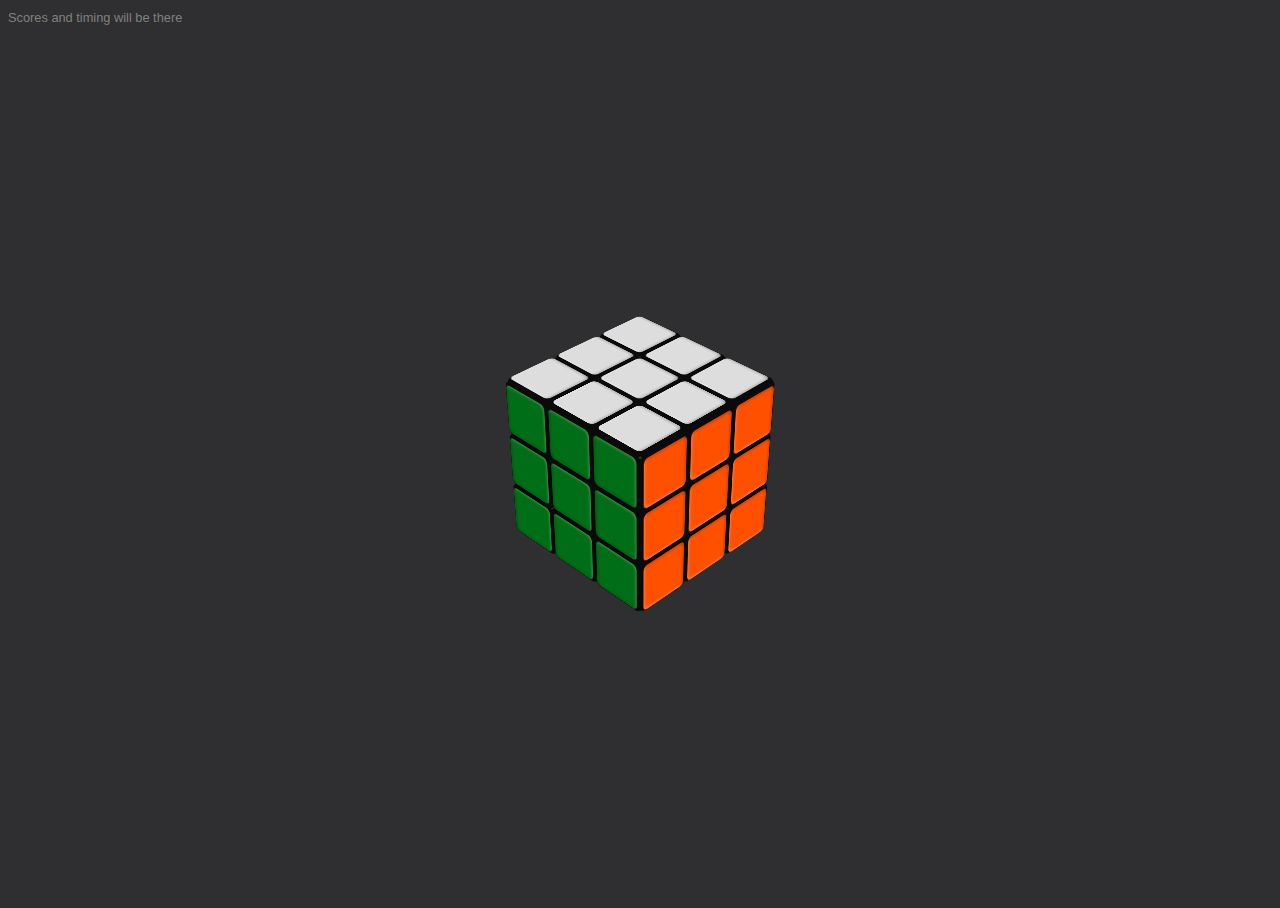
==== index.html @ aabdf741 "update" ====
<!DOCTYPE html>
<html lang="en">
<head>
      <meta charset="UTF-8">
      <meta name="viewport" content="width=device-width, initial-scale=1.0">
      <meta name="keywords" content="left,right,top,bottom,back,front">
      <meta name="description" content="Cubic Game made with love by Kiddo coder pro ">
      <title>Cubic 3D Game </title>
      <link rel="stylesheet" href="style.css">
</head>
<body>
<div class="credits">
   <span class="text">Scores and timing will be there </span>
</div>
<div class="scene" id="scene">
      <div class="pivot centered" id="pivot" style="transform: rotateX(-35deg) rotateY(-135deg)">
        <div class="cube" id="cube">
          <div class="piece">
            <div class="element left"></div>
            <div class="element right"></div>
            <div class="element top"></div>
            <div class="element bottom"></div>
            <div class="element back"></div>
            <div class="element front"></div>
          </div>
          <div class="piece">
            <div class="element left"></div>
            <div class="element right"></div>
            <div class="element top"></div>
            <div class="element bottom"></div>
            <div class="element back"></div>
            <div class="element front"></div>
          </div>
          <div class="piece">
            <div class="element left"></div>
            <div class="element right"></div>
            <div class="element top"></div>
            <div class="element bottom"></div>
            <div class="element back"></div>
            <div class="element front"></div>
          </div>
          <div class="piece">
            <div class="element left"></div>
            <div class="element right"></div>
            <div class="element top"></div>
            <div class="element bottom"></div>
            <div class="element back"></div>
            <div class="element front"></div>
          </div>
          <div class="piece">
            <div class="element left"></div>
            <div class="element right"></div>
            <div class="element top"></div>
            <div class="element bottom"></div>
            <div class="element back"></div>
            <div class="element front"></div>
          </div>
          <div class="piece">
            <div class="element left"></div>
            <div class="element right"></div>
            <div class="element top"></div>
            <div class="element bottom"></div>
            <div class="element back"></div>
            <div class="element front"></div>
          </div>
          <div class="piece">
            <div class="element left"></div>
            <div class="element right"></div>
            <div class="element top"></div>
            <div class="element bottom"></div>
            <div class="element back"></div>
            <div class="element front"></div>
          </div>
          <div class="piece">
            <div class="element left"></div>
            <div class="element right"></div>
            <div class="element top"></div>
            <div class="element bottom"></div>
            <div class="element back"></div>
            <div class="element front"></div>
          </div>
          <div class="piece">
            <div class="element left"></div>
            <div class="element right"></div>
            <div class="element top"></div>
            <div class="element bottom"></div>
            <div class="element back"></div>
            <div class="element front"></div>
          </div>
          <div class="piece">
            <div class="element left"></div>
            <div class="element right"></div>
            <div class="element top"></div>
            <div class="element bottom"></div>
            <div class="element back"></div>
            <div class="element front"></div>
          </div>
          <div class="piece">
            <div class="element left"></div>
            <div class="element right"></div>
            <div class="element top"></div>
            <div class="element bottom"></div>
            <div class="element back"></div>
            <div class="element front"></div>
          </div>
          <div class="piece">
            <div class="element left"></div>
            <div class="element right"></div>
            <div class="element top"></div>
            <div class="element bottom"></div>
            <div class="element back"></div>
            <div class="element front"></div>
          </div>
          <div class="piece">
            <div class="element left"></div>
            <div class="element right"></div>
            <div class="element top"></div>
            <div class="element bottom"></div>
            <div class="element back"></div>
            <div class="element front"></div>
          </div>
          <div class="piece">
            <div class="element left"></div>
            <div class="element right"></div>
            <div class="element top"></div>
            <div class="element bottom"></div>
            <div class="element back"></div>
            <div class="element front"></div>
          </div>
          <div class="piece">
            <div class="element left"></div>
            <div class="element right"></div>
            <div class="element top"></div>
            <div class="element bottom"></div>
            <div class="element back"></div>
            <div class="element front"></div>
          </div>
          <div class="piece">
            <div class="element left"></div>
            <div class="element right"></div>
            <div class="element top"></div>
            <div class="element bottom"></div>
            <div class="element back"></div>
            <div class="element front"></div>
          </div>
          <div class="piece">
            <div class="element left"></div>
            <div class="element right"></div>
            <div class="element top"></div>
            <div class="element bottom"></div>
            <div class="element back"></div>
            <div class="element front"></div>
          </div>
          <div class="piece">
            <div class="element left"></div>
            <div class="element right"></div>
            <div class="element top"></div>
            <div class="element bottom"></div>
            <div class="element back"></div>
            <div class="element front"></div>
          </div>
          <div class="piece">
            <div class="element left"></div>
            <div class="element right"></div>
            <div class="element top"></div>
            <div class="element bottom"></div>
            <div class="element back"></div>
            <div class="element front"></div>
          </div>
          <div class="piece">
            <div class="element left"></div>
            <div class="element right"></div>
            <div class="element top"></div>
            <div class="element bottom"></div>
            <div class="element back"></div>
            <div class="element front"></div>
          </div>
          <div class="piece">
            <div class="element left"></div>
            <div class="element right"></div>
            <div class="element top"></div>
            <div class="element bottom"></div>
            <div class="element back"></div>
            <div class="element front"></div>
          </div>
          <div class="piece">
            <div class="element left"></div>
            <div class="element right"></div>
            <div class="element top"></div>
            <div class="element bottom"></div>
            <div class="element back"></div>
            <div class="element front"></div>
          </div>
          <div class="piece">
            <div class="element left"></div>
            <div class="element right"></div>
            <div class="element top"></div>
            <div class="element bottom"></div>
            <div class="element back"></div>
            <div class="element front"></div>
          </div>
          <div class="piece">
            <div class="element left"></div>
            <div class="element right"></div>
            <div class="element top"></div>
            <div class="element bottom"></div>
            <div class="element back"></div>
            <div class="element front"></div>
          </div>
          <div class="piece">
            <div class="element left"></div>
            <div class="element right"></div>
            <div class="element top"></div>
            <div class="element bottom"></div>
            <div class="element back"></div>
            <div class="element front"></div>
          </div>
          <div class="piece">
            <div class="element left"></div>
            <div class="element right"></div>
            <div class="element top"></div>
            <div class="element bottom"></div>
            <div class="element back"></div>
            <div class="element front"></div>
          </div>
        </div>
      </div>
    </div>
    <div id="guide">
      <div class="anchor" id="anchor3" style="transform: translateZ(3px) translateY(-33.33%) rotate(-270deg) translateY(66.67%)"></div>
      <div class="anchor" id="anchor2" style="transform: translateZ(3px) translateY(-33.33%) rotate(-180deg) translateY(66.67%)"></div>
      <div class="anchor" id="anchor1" style="transform: translateZ(3px) translateY(-33.33%) rotate(-90deg) translateY(66.67%)"></div>
      <div class="anchor" id="anchor0" style="transform: translateZ(3px) translateY(-33.33%) rotate(0deg) translateY(66.67%)"></div>
    </div>   
    <script src="script.js"></script>
</body>
</html>
---- style.css ----
html, body {
      height: 100%;
      overflow: hidden;
      background: #f1f1f1;
      background-color: #2F2F31;
      background-blend-mode: overlay;
    }
    
    .credits {
      width: 100%;
      left: 50%;
      top: 10%;
      float: right;
    }
    
    .text {
      text-align: center;
      font-family: Helvetica;
      font-size: 0.8rem;
      color: grey;
      pointer-events: none;
    }
    
    .centered, .cube > .piece > .element > .sticker {
      position: absolute;
      top: 0;
      bottom: 0;
      left: 0;
      right: 0;
      margin: auto;
    }
    
    .scene {
      width: 100%;
      height: 100%;
      perspective: 1200px;
      transform-style: preserve-3d;
    }
    .scene > .pivot {
      width: 0;
      height: 0;
      transition: 0.18s;
    }
    .scene .anchor {
      width: 2em;
      height: 6em;
    }
    .scene div {
      position: absolute;
      transform-style: inherit;
    }
    
    #piece4 > .element.top > .sticker {
      background-image: URL("http://i63.tinypic.com/25hh1xu.png");
      background-size: cover;
    }
    
    .cube {
      font-size: 190%;
      margin-left: -1em;
      margin-top: -1em;
    }
    .cube > .piece {
      width: 1.9em;
      height: 1.9em;
    }
    .cube > .piece > .element {
      width: 100%;
      height: 100%;
      background: #0A0A0A;
      outline: 1px solid transparent;
      border: 0.05em solid #0A0A0A;
      border-radius: 10%;
    }
    .cube > .piece > .element.left {
      transform: rotateX(0deg) rotateY(-90deg) rotateZ(180deg) translateZ(1em);
    }
    .cube > .piece > .element.right {
      transform: rotateX(0deg) rotateY(90deg) rotateZ(90deg) translateZ(1em);
    }
    .cube > .piece > .element.back {
      transform: rotateX(0deg) rotateY(180deg) rotateZ(-90deg) translateZ(1em);
    }
    .cube > .piece > .element.front {
      transform: rotateX(0deg) rotateY(0deg) rotateZ(0deg) translateZ(1em);
    }
    .cube > .piece > .element.bottom {
      transform: rotateX(-90deg) rotateY(0deg) rotateZ(-90deg) translateZ(1em);
    }
    .cube > .piece > .element.top {
      transform: rotateX(90deg) rotateY(0deg) rotateZ(180deg) translateZ(1em);
    }
    .cube > .piece > .element > .sticker {
      transform: translateZ(2px);
      width: 95%;
      height: 95%;
      border-radius: 10%;
      outline: 1px solid transparent;
      box-shadow: inset 0.05em 0.05em 0.2rem 0 rgba(255, 255, 255, 0.25), inset -0.05em -0.05em 0.2rem 0 rgba(0, 0, 0, 0.25);
    }
    .cube > .piece > .element > .sticker.blue {
      background-color: #001ca8;
    }
    .cube > .piece > .element > .sticker.green {
      background-color: #006E16;
    }
    .cube > .piece > .element > .sticker.white {
      background-color: #DDD;
    }
    .cube > .piece > .element > .sticker.yellow {
      background-color: #E0AE00;
    }
    .cube > .piece > .element > .sticker.orange {
      background-color: #FF5000;
    }
    .cube > .piece > .element > .sticker.red {
      background-color: #DF0500;
    }
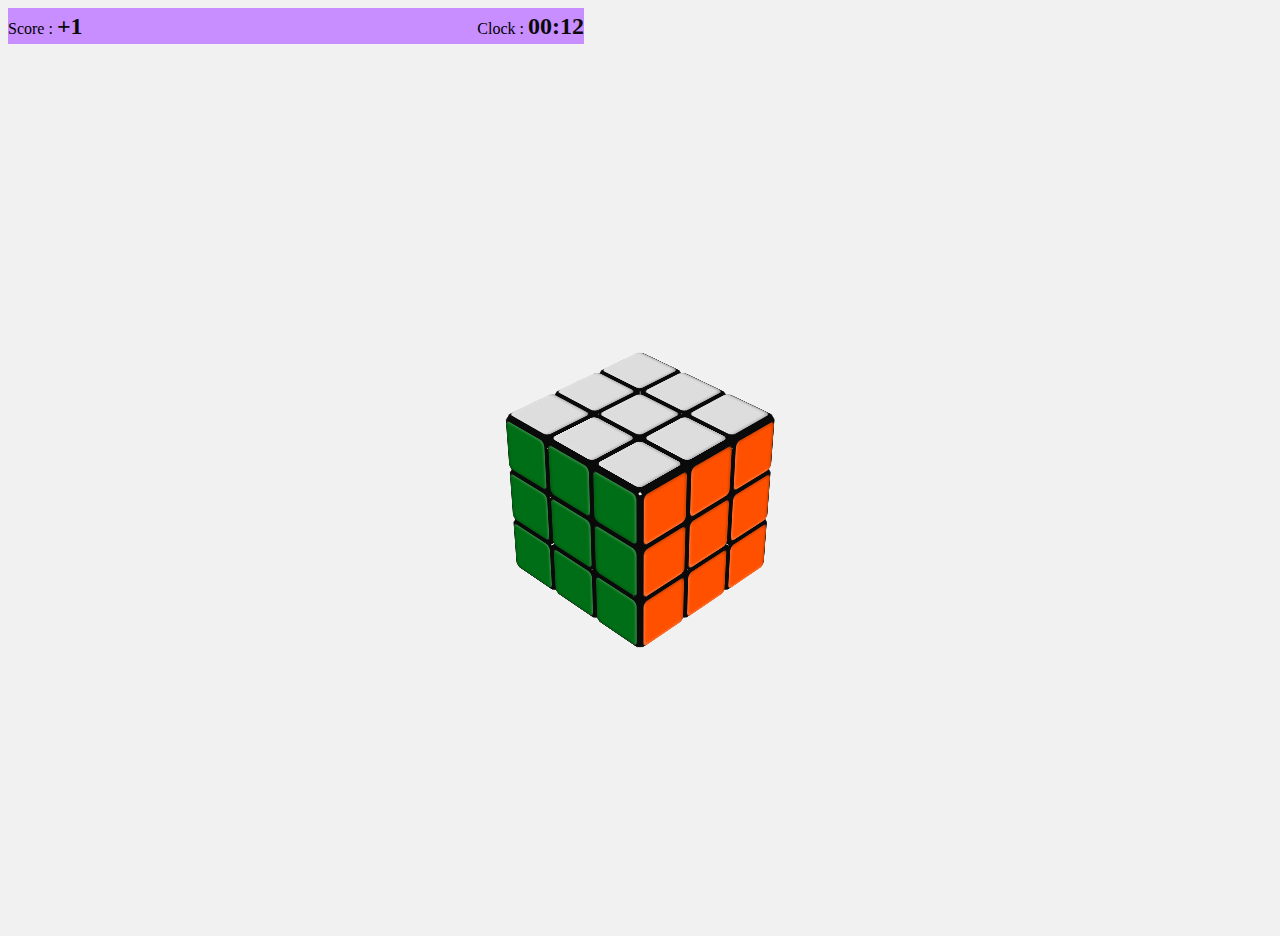
==== commit 6f6530f9: "update" ====
--- a/index.html
+++ b/index.html
@@ -10,9 +10,18 @@
       <link rel="stylesheet" href="style.css">
 </head>
 <body>
+
 <div class="credits">
-   <span class="text">Scores and timing will be there </span>
+  <div class="score-item">
+    Score :
+    <span id="score-counter">+1</span>
+  </div>
+  <div class="score-item">
+    Clock :
+    <span id="clock-counter">00:12</span>
+  </div>
 </div>
+
 <div class="scene" id="scene">
       <div class="pivot centered" id="pivot" style="transform: rotateX(-35deg) rotateY(-135deg)">
         <div class="cube" id="cube">
@@ -232,7 +241,7 @@
       <div class="anchor" id="anchor2" style="transform: translateZ(3px) translateY(-33.33%) rotate(-180deg) translateY(66.67%)"></div>
       <div class="anchor" id="anchor1" style="transform: translateZ(3px) translateY(-33.33%) rotate(-90deg) translateY(66.67%)"></div>
       <div class="anchor" id="anchor0" style="transform: translateZ(3px) translateY(-33.33%) rotate(0deg) translateY(66.67%)"></div>
-    </div>   
+    </div>
     <script src="script.js"></script>
 </body>
 </html>--- a/style.css
+++ b/style.css
@@ -2,17 +2,22 @@
       height: 100%;
       overflow: hidden;
       background: #f1f1f1;
-      background-color: #2F2F31;
       background-blend-mode: overlay;
     }
-    
+
     .credits {
-      width: 100%;
-      left: 50%;
-      top: 10%;
-      float: right;
+      position: relative;
+      display: flex;
+      justify-content: space-between;
+      width: 45vw;
+      background: rgb(200, 141, 255);
     }
-    
+    #score-counter, #clock-counter{
+      color: #0a0a0a;
+      font-size: 24px;
+      line-height: 36px;
+      font-weight: 600;
+    }
     .text {
       text-align: center;
       font-family: Helvetica;
@@ -20,7 +25,7 @@
       color: grey;
       pointer-events: none;
     }
-    
+
     .centered, .cube > .piece > .element > .sticker {
       position: absolute;
       top: 0;
@@ -29,7 +34,7 @@
       right: 0;
       margin: auto;
     }
-    
+
     .scene {
       width: 100%;
       height: 100%;
@@ -49,12 +54,12 @@
       position: absolute;
       transform-style: inherit;
     }
-    
+
     #piece4 > .element.top > .sticker {
       background-image: URL("http://i63.tinypic.com/25hh1xu.png");
       background-size: cover;
     }
-    
+
     .cube {
       font-size: 190%;
       margin-left: -1em;
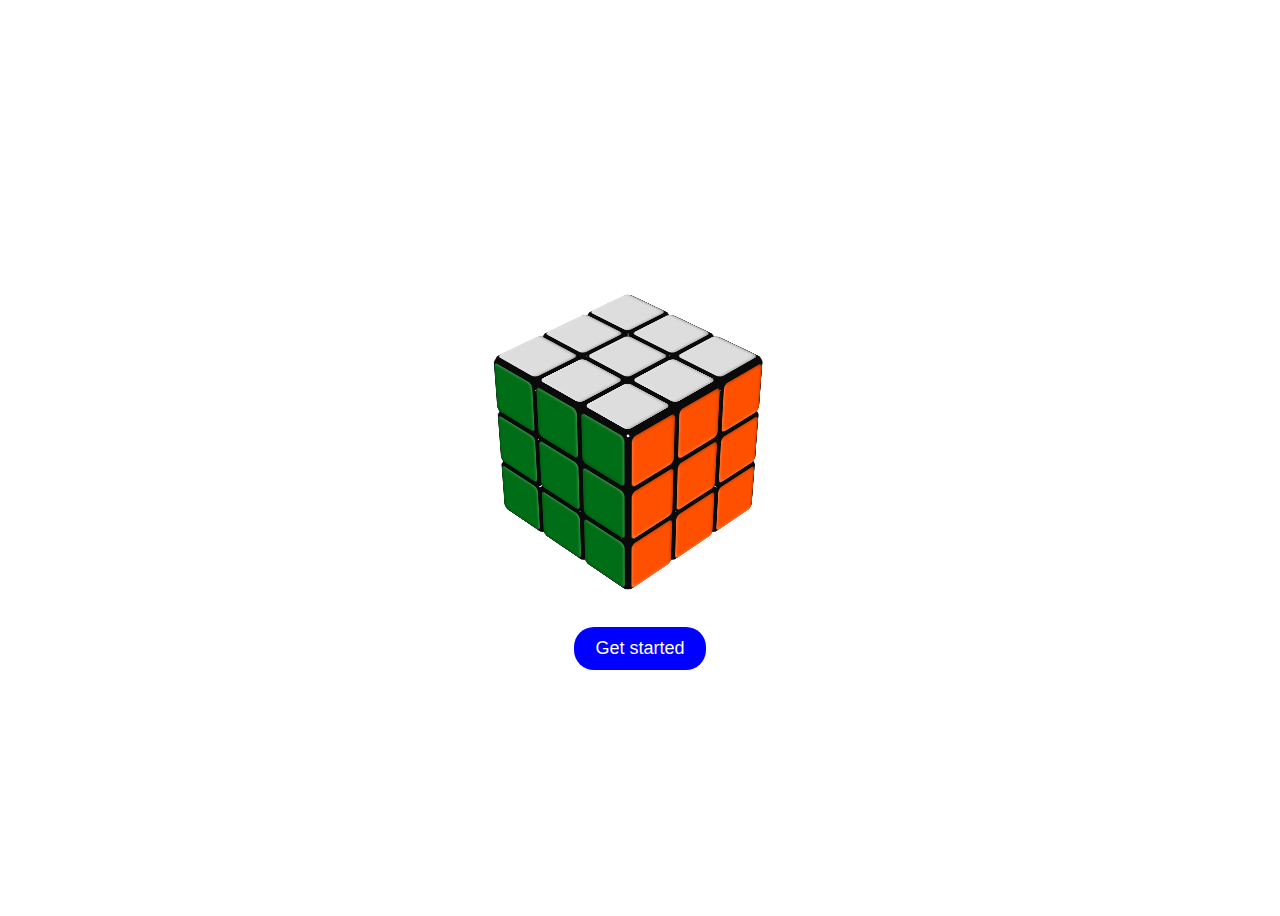
==== commit 163171df: "update" ====
--- a/index.html
+++ b/index.html
@@ -1,4 +1,3 @@
-
 <!DOCTYPE html>
 <html lang="en">
 <head>
@@ -7,241 +6,33 @@
       <meta name="keywords" content="left,right,top,bottom,back,front">
       <meta name="description" content="Cubic Game made with love by Kiddo coder pro ">
       <title>Cubic 3D Game </title>
-      <link rel="stylesheet" href="style.css">
+      <style>
+            body{
+                  position: relative;
+                  display: flex;
+                  height: 100vh;
+                  overflow: hidden;
+                  flex-direction: column;
+                  justify-content: center;
+                  align-items: center;
+            }
+            .get{
+                  padding: 10px 20px;
+                  background-color: blue;
+                  color:white;
+                  font-size: 18px;
+                  border: 1px solid transparent;
+                  border-radius: 20px;
+                  cursor: pointer;
+            }
+            .git:hover{
+                  background-color: rgb(7, 7, 92);
+                  border-radius: 0px;
+            }
+      </style>
 </head>
 <body>
-
-<div class="credits">
-  <div class="score-item">
-    Score :
-    <span id="score-counter">+1</span>
-  </div>
-  <div class="score-item">
-    Clock :
-    <span id="clock-counter">00:12</span>
-  </div>
-</div>
-
-<div class="scene" id="scene">
-      <div class="pivot centered" id="pivot" style="transform: rotateX(-35deg) rotateY(-135deg)">
-        <div class="cube" id="cube">
-          <div class="piece">
-            <div class="element left"></div>
-            <div class="element right"></div>
-            <div class="element top"></div>
-            <div class="element bottom"></div>
-            <div class="element back"></div>
-            <div class="element front"></div>
-          </div>
-          <div class="piece">
-            <div class="element left"></div>
-            <div class="element right"></div>
-            <div class="element top"></div>
-            <div class="element bottom"></div>
-            <div class="element back"></div>
-            <div class="element front"></div>
-          </div>
-          <div class="piece">
-            <div class="element left"></div>
-            <div class="element right"></div>
-            <div class="element top"></div>
-            <div class="element bottom"></div>
-            <div class="element back"></div>
-            <div class="element front"></div>
-          </div>
-          <div class="piece">
-            <div class="element left"></div>
-            <div class="element right"></div>
-            <div class="element top"></div>
-            <div class="element bottom"></div>
-            <div class="element back"></div>
-            <div class="element front"></div>
-          </div>
-          <div class="piece">
-            <div class="element left"></div>
-            <div class="element right"></div>
-            <div class="element top"></div>
-            <div class="element bottom"></div>
-            <div class="element back"></div>
-            <div class="element front"></div>
-          </div>
-          <div class="piece">
-            <div class="element left"></div>
-            <div class="element right"></div>
-            <div class="element top"></div>
-            <div class="element bottom"></div>
-            <div class="element back"></div>
-            <div class="element front"></div>
-          </div>
-          <div class="piece">
-            <div class="element left"></div>
-            <div class="element right"></div>
-            <div class="element top"></div>
-            <div class="element bottom"></div>
-            <div class="element back"></div>
-            <div class="element front"></div>
-          </div>
-          <div class="piece">
-            <div class="element left"></div>
-            <div class="element right"></div>
-            <div class="element top"></div>
-            <div class="element bottom"></div>
-            <div class="element back"></div>
-            <div class="element front"></div>
-          </div>
-          <div class="piece">
-            <div class="element left"></div>
-            <div class="element right"></div>
-            <div class="element top"></div>
-            <div class="element bottom"></div>
-            <div class="element back"></div>
-            <div class="element front"></div>
-          </div>
-          <div class="piece">
-            <div class="element left"></div>
-            <div class="element right"></div>
-            <div class="element top"></div>
-            <div class="element bottom"></div>
-            <div class="element back"></div>
-            <div class="element front"></div>
-          </div>
-          <div class="piece">
-            <div class="element left"></div>
-            <div class="element right"></div>
-            <div class="element top"></div>
-            <div class="element bottom"></div>
-            <div class="element back"></div>
-            <div class="element front"></div>
-          </div>
-          <div class="piece">
-            <div class="element left"></div>
-            <div class="element right"></div>
-            <div class="element top"></div>
-            <div class="element bottom"></div>
-            <div class="element back"></div>
-            <div class="element front"></div>
-          </div>
-          <div class="piece">
-            <div class="element left"></div>
-            <div class="element right"></div>
-            <div class="element top"></div>
-            <div class="element bottom"></div>
-            <div class="element back"></div>
-            <div class="element front"></div>
-          </div>
-          <div class="piece">
-            <div class="element left"></div>
-            <div class="element right"></div>
-            <div class="element top"></div>
-            <div class="element bottom"></div>
-            <div class="element back"></div>
-            <div class="element front"></div>
-          </div>
-          <div class="piece">
-            <div class="element left"></div>
-            <div class="element right"></div>
-            <div class="element top"></div>
-            <div class="element bottom"></div>
-            <div class="element back"></div>
-            <div class="element front"></div>
-          </div>
-          <div class="piece">
-            <div class="element left"></div>
-            <div class="element right"></div>
-            <div class="element top"></div>
-            <div class="element bottom"></div>
-            <div class="element back"></div>
-            <div class="element front"></div>
-          </div>
-          <div class="piece">
-            <div class="element left"></div>
-            <div class="element right"></div>
-            <div class="element top"></div>
-            <div class="element bottom"></div>
-            <div class="element back"></div>
-            <div class="element front"></div>
-          </div>
-          <div class="piece">
-            <div class="element left"></div>
-            <div class="element right"></div>
-            <div class="element top"></div>
-            <div class="element bottom"></div>
-            <div class="element back"></div>
-            <div class="element front"></div>
-          </div>
-          <div class="piece">
-            <div class="element left"></div>
-            <div class="element right"></div>
-            <div class="element top"></div>
-            <div class="element bottom"></div>
-            <div class="element back"></div>
-            <div class="element front"></div>
-          </div>
-          <div class="piece">
-            <div class="element left"></div>
-            <div class="element right"></div>
-            <div class="element top"></div>
-            <div class="element bottom"></div>
-            <div class="element back"></div>
-            <div class="element front"></div>
-          </div>
-          <div class="piece">
-            <div class="element left"></div>
-            <div class="element right"></div>
-            <div class="element top"></div>
-            <div class="element bottom"></div>
-            <div class="element back"></div>
-            <div class="element front"></div>
-          </div>
-          <div class="piece">
-            <div class="element left"></div>
-            <div class="element right"></div>
-            <div class="element top"></div>
-            <div class="element bottom"></div>
-            <div class="element back"></div>
-            <div class="element front"></div>
-          </div>
-          <div class="piece">
-            <div class="element left"></div>
-            <div class="element right"></div>
-            <div class="element top"></div>
-            <div class="element bottom"></div>
-            <div class="element back"></div>
-            <div class="element front"></div>
-          </div>
-          <div class="piece">
-            <div class="element left"></div>
-            <div class="element right"></div>
-            <div class="element top"></div>
-            <div class="element bottom"></div>
-            <div class="element back"></div>
-            <div class="element front"></div>
-          </div>
-          <div class="piece">
-            <div class="element left"></div>
-            <div class="element right"></div>
-            <div class="element top"></div>
-            <div class="element bottom"></div>
-            <div class="element back"></div>
-            <div class="element front"></div>
-          </div>
-          <div class="piece">
-            <div class="element left"></div>
-            <div class="element right"></div>
-            <div class="element top"></div>
-            <div class="element bottom"></div>
-            <div class="element back"></div>
-            <div class="element front"></div>
-          </div>
-        </div>
-      </div>
-    </div>
-    <div id="guide">
-      <div class="anchor" id="anchor3" style="transform: translateZ(3px) translateY(-33.33%) rotate(-270deg) translateY(66.67%)"></div>
-      <div class="anchor" id="anchor2" style="transform: translateZ(3px) translateY(-33.33%) rotate(-180deg) translateY(66.67%)"></div>
-      <div class="anchor" id="anchor1" style="transform: translateZ(3px) translateY(-33.33%) rotate(-90deg) translateY(66.67%)"></div>
-      <div class="anchor" id="anchor0" style="transform: translateZ(3px) translateY(-33.33%) rotate(0deg) translateY(66.67%)"></div>
-    </div>
-    <script src="script.js"></script>
+      <img src="./images/cube.png" alt="cuber" srcset="./images/cube.png">
+      <button onclick="window.location.href='./game.html'" type="button" class="get">Get started</button>
 </body>
 </html>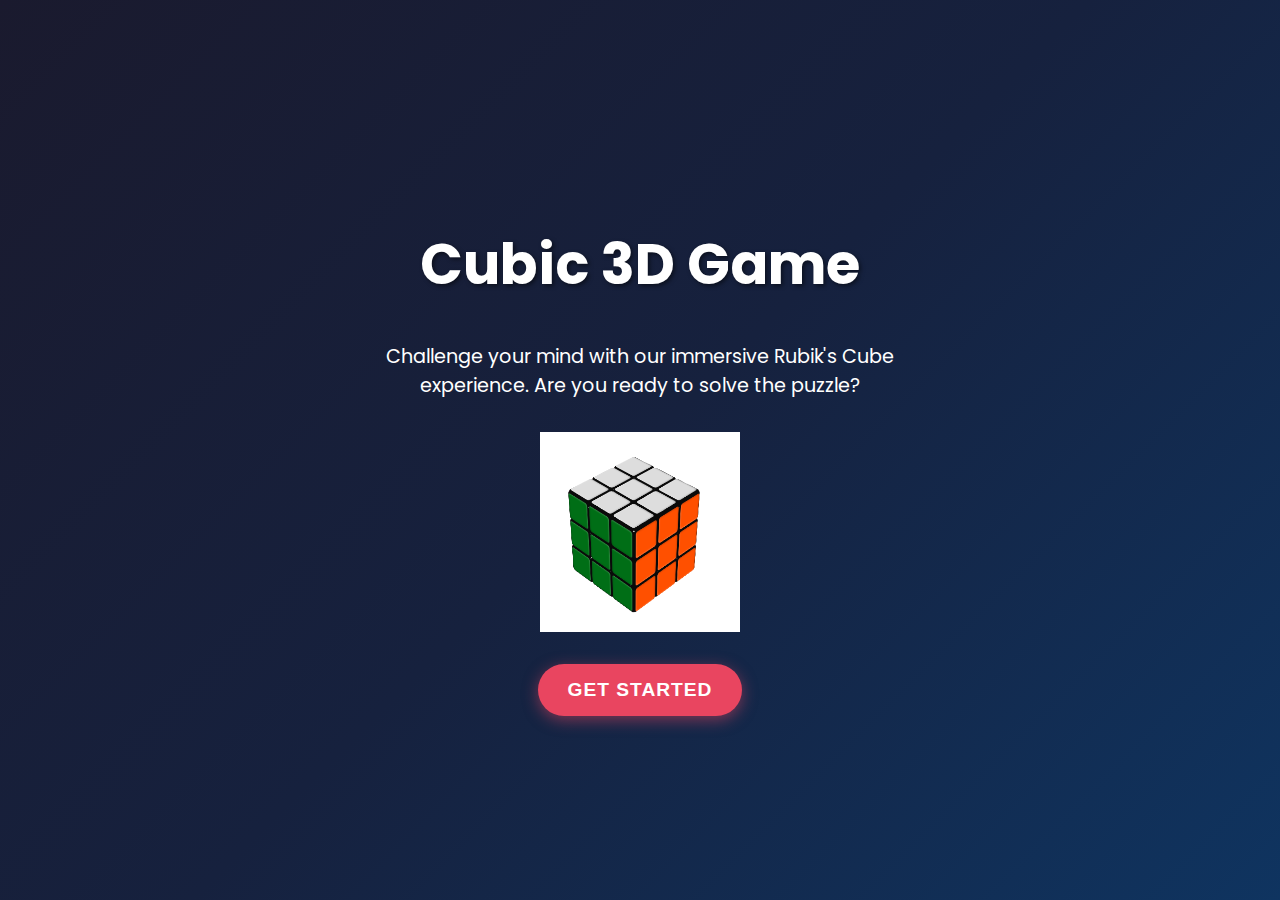
==== commit 9ba64716: "update" ====
--- a/index.html
+++ b/index.html
@@ -1,38 +1,127 @@
 <!DOCTYPE html>
 <html lang="en">
 <head>
-      <meta charset="UTF-8">
-      <meta name="viewport" content="width=device-width, initial-scale=1.0">
-      <meta name="keywords" content="left,right,top,bottom,back,front">
-      <meta name="description" content="Cubic Game made with love by Kiddo coder pro ">
-      <title>Cubic 3D Game </title>
-      <style>
-            body{
-                  position: relative;
-                  display: flex;
-                  height: 100vh;
-                  overflow: hidden;
-                  flex-direction: column;
-                  justify-content: center;
-                  align-items: center;
+    <meta charset="UTF-8">
+    <meta name="viewport" content="width=device-width, initial-scale=1.0">
+    <meta name="keywords" content="left,right,top,bottom,back,front">
+    <meta name="description" content="Cubic Game made with love by Kiddo coder pro">
+    <title>Cubic 3D Game</title>
+    <link href="https://fonts.googleapis.com/css2?family=Poppins:wght@400;600;700&display=swap" rel="stylesheet">
+    <style>
+        body, html {
+            margin: 0;
+            padding: 0;
+            height: 100%;
+            font-family: 'Poppins', sans-serif;
+            background: linear-gradient(135deg, #1a1a2e, #16213e, #0f3460);
+            color: #ffffff;
+            overflow: hidden;
+        }
+
+        .container {
+            display: flex;
+            flex-direction: column;
+            justify-content: center;
+            align-items: center;
+            height: 100%;
+            text-align: center;
+        }
+
+        h1 {
+            font-size: 3.5rem;
+            margin-bottom: 1rem;
+            text-shadow: 2px 2px 4px rgba(0, 0, 0, 0.5);
+        }
+
+        p {
+            font-size: 1.2rem;
+            margin-bottom: 2rem;
+            max-width: 600px;
+        }
+
+        .cube-image {
+            width: 200px;
+            height: 200px;
+            margin-bottom: 2rem;
+            animation: float 3s ease-in-out infinite;
+        }
+
+        @keyframes float {
+            0% { transform: translateY(0px); }
+            50% { transform: translateY(-20px); }
+            100% { transform: translateY(0px); }
+        }
+
+        .get-started {
+            padding: 15px 30px;
+            font-size: 1.2rem;
+            font-weight: 600;
+            color: #ffffff;
+            background-color: #e94560;
+            border: none;
+            border-radius: 30px;
+            cursor: pointer;
+            transition: all 0.3s ease;
+            text-transform: uppercase;
+            letter-spacing: 1px;
+            box-shadow: 0 4px 15px rgba(233, 69, 96, 0.5);
+        }
+
+        .get-started:hover {
+            background-color: #d63852;
+            transform: translateY(-3px);
+            box-shadow: 0 6px 20px rgba(233, 69, 96, 0.7);
+        }
+
+        .get-started:active {
+            transform: translateY(1px);
+        }
+
+        .background-cube {
+            position: absolute;
+            width: 50px;
+            height: 50px;
+            background: rgba(255, 255, 255, 0.1);
+            animation: rotate 20s linear infinite;
+            z-index: -1;
+        }
+
+        @keyframes rotate {
+            0% { transform: rotate(0deg); }
+            100% { transform: rotate(360deg); }
+        }
+
+        @media (max-width: 768px) {
+            h1 {
+                font-size: 2.5rem;
             }
-            .get{
-                  padding: 10px 20px;
-                  background-color: blue;
-                  color:white;
-                  font-size: 18px;
-                  border: 1px solid transparent;
-                  border-radius: 20px;
-                  cursor: pointer;
+
+            p {
+                font-size: 1rem;
+                padding: 0 20px;
             }
-            .git:hover{
-                  background-color: rgb(7, 7, 92);
-                  border-radius: 0px;
+
+            .cube-image {
+                width: 150px;
+                height: 150px;
             }
-      </style>
+        }
+    </style>
 </head>
 <body>
-      <img src="./images/cube.png" alt="cuber" srcset="./images/cube.png">
-      <button onclick="window.location.href='./game.html'" type="button" class="get">Get started</button>
+    <div class="container">
+        <h1>Cubic 3D Game</h1>
+        <p>Challenge your mind with our immersive Rubik's Cube experience. Are you ready to solve the puzzle?</p>
+        <img src="./images/cube.png" alt="Rubik's Cube" class="cube-image">
+        <button onclick="window.location.href='./game.html'" type="button" class="get-started">Get Started</button>
+    </div>
+
+    <!-- Background animated cubes -->
+    <div class="background-cube" style="top: 10%; left: 10%;"></div>
+    <div class="background-cube" style="top: 70%; left: 80%;"></div>
+    <div class="background-cube" style="top: 40%; left: 60%;"></div>
+    <div class="background-cube" style="top: 80%; left: 30%;"></div>
+    <div class="background-cube" style="top: 20%; left: 90%;"></div>
+    <script src="./scripts/main.js"></script>
 </body>
 </html>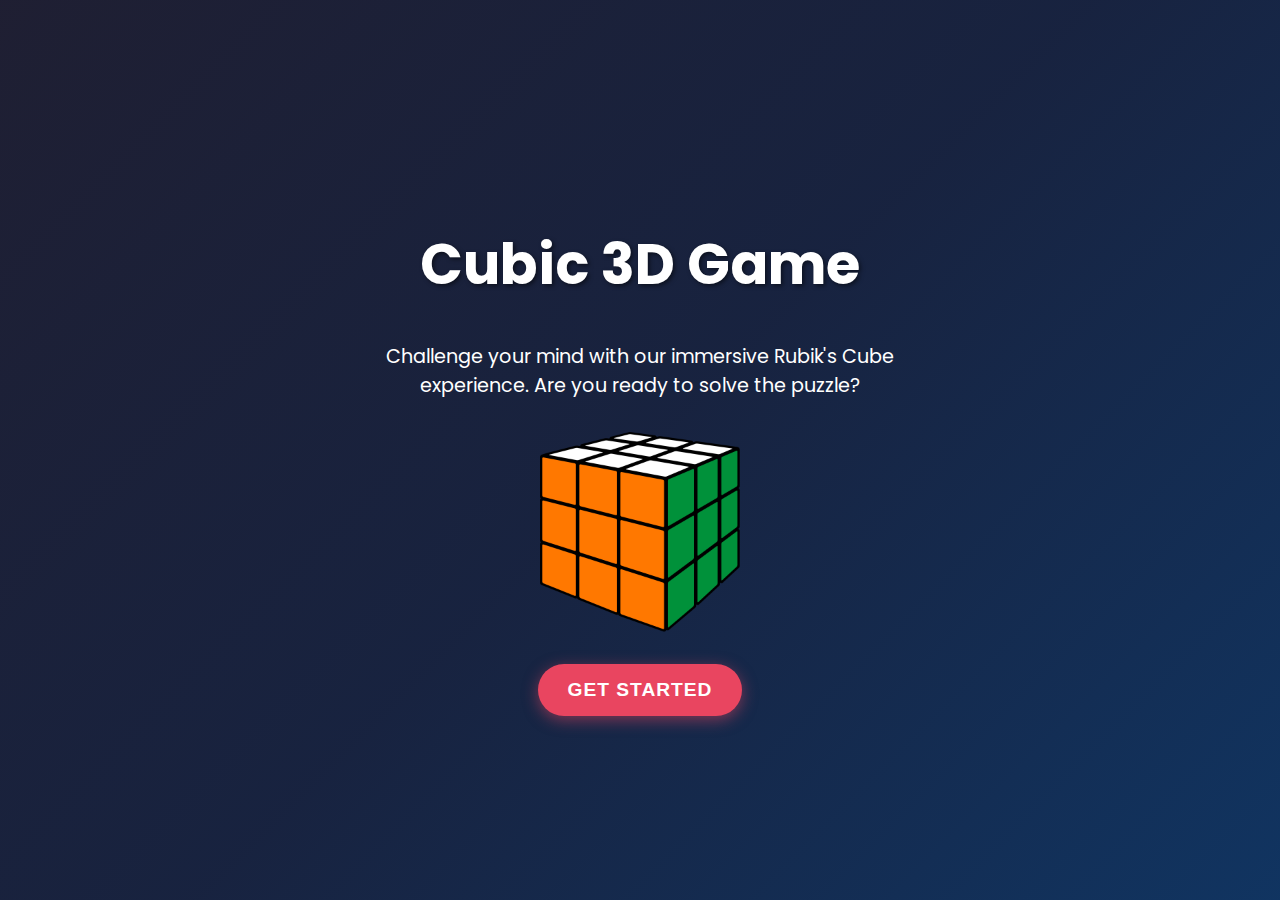
==== commit 5cc0a48c: "update" ====
--- a/index.html
+++ b/index.html
@@ -7,106 +7,7 @@
     <meta name="description" content="Cubic Game made with love by Kiddo coder pro">
     <title>Cubic 3D Game</title>
     <link href="https://fonts.googleapis.com/css2?family=Poppins:wght@400;600;700&display=swap" rel="stylesheet">
-    <style>
-        body, html {
-            margin: 0;
-            padding: 0;
-            height: 100%;
-            font-family: 'Poppins', sans-serif;
-            background: linear-gradient(135deg, #1a1a2e, #16213e, #0f3460);
-            color: #ffffff;
-            overflow: hidden;
-        }
-
-        .container {
-            display: flex;
-            flex-direction: column;
-            justify-content: center;
-            align-items: center;
-            height: 100%;
-            text-align: center;
-        }
-
-        h1 {
-            font-size: 3.5rem;
-            margin-bottom: 1rem;
-            text-shadow: 2px 2px 4px rgba(0, 0, 0, 0.5);
-        }
-
-        p {
-            font-size: 1.2rem;
-            margin-bottom: 2rem;
-            max-width: 600px;
-        }
-
-        .cube-image {
-            width: 200px;
-            height: 200px;
-            margin-bottom: 2rem;
-            animation: float 3s ease-in-out infinite;
-        }
-
-        @keyframes float {
-            0% { transform: translateY(0px); }
-            50% { transform: translateY(-20px); }
-            100% { transform: translateY(0px); }
-        }
-
-        .get-started {
-            padding: 15px 30px;
-            font-size: 1.2rem;
-            font-weight: 600;
-            color: #ffffff;
-            background-color: #e94560;
-            border: none;
-            border-radius: 30px;
-            cursor: pointer;
-            transition: all 0.3s ease;
-            text-transform: uppercase;
-            letter-spacing: 1px;
-            box-shadow: 0 4px 15px rgba(233, 69, 96, 0.5);
-        }
-
-        .get-started:hover {
-            background-color: #d63852;
-            transform: translateY(-3px);
-            box-shadow: 0 6px 20px rgba(233, 69, 96, 0.7);
-        }
-
-        .get-started:active {
-            transform: translateY(1px);
-        }
-
-        .background-cube {
-            position: absolute;
-            width: 50px;
-            height: 50px;
-            background: rgba(255, 255, 255, 0.1);
-            animation: rotate 20s linear infinite;
-            z-index: -1;
-        }
-
-        @keyframes rotate {
-            0% { transform: rotate(0deg); }
-            100% { transform: rotate(360deg); }
-        }
-
-        @media (max-width: 768px) {
-            h1 {
-                font-size: 2.5rem;
-            }
-
-            p {
-                font-size: 1rem;
-                padding: 0 20px;
-            }
-
-            .cube-image {
-                width: 150px;
-                height: 150px;
-            }
-        }
-    </style>
+    <link rel="stylesheet" href="./css/main.css">
 </head>
 <body>
     <div class="container">
@@ -115,13 +16,6 @@
         <img src="./images/cube.png" alt="Rubik's Cube" class="cube-image">
         <button onclick="window.location.href='./game.html'" type="button" class="get-started">Get Started</button>
     </div>
-
-    <!-- Background animated cubes -->
-    <div class="background-cube" style="top: 10%; left: 10%;"></div>
-    <div class="background-cube" style="top: 70%; left: 80%;"></div>
-    <div class="background-cube" style="top: 40%; left: 60%;"></div>
-    <div class="background-cube" style="top: 80%; left: 30%;"></div>
-    <div class="background-cube" style="top: 20%; left: 90%;"></div>
     <script src="./scripts/main.js"></script>
 </body>
 </html>--- a/css/main.css
+++ b/css/main.css
@@ -0,0 +1,87 @@
+
+
+body, html {
+      margin: 0;
+      padding: 0;
+      height: 100%;
+      font-family: 'Poppins', sans-serif;
+      background: linear-gradient(135deg, #1a1a2eda, #16213ee9, #0f3360eb);
+      color: #ffffff;
+      overflow: hidden;
+  }
+
+  .container {
+      display: flex;
+      flex-direction: column;
+      justify-content: center;
+      align-items: center;
+      height: 100%;
+      text-align: center;
+  }
+
+  h1 {
+      font-size: 3.5rem;
+      margin-bottom: 1rem;
+      text-shadow: 2px 2px 4px rgba(0, 0, 0, 0.5);
+  }
+
+  p {
+      font-size: 1.2rem;
+      margin-bottom: 2rem;
+      max-width: 600px;
+  }
+
+  .cube-image {
+      width: 200px;
+      height: 200px;
+      margin-bottom: 2rem;
+      animation: float 3s ease-in-out infinite;
+  }
+
+  @keyframes float {
+      0% { transform: translateY(0px); }
+      50% { transform: translateY(-20px); }
+      100% { transform: translateY(0px); }
+  }
+
+  .get-started {
+      padding: 15px 30px;
+      font-size: 1.2rem;
+      font-weight: 600;
+      color: #ffffff;
+      background-color: #e94560;
+      border: none;
+      border-radius: 30px;
+      cursor: pointer;
+      transition: all 0.3s ease;
+      text-transform: uppercase;
+      letter-spacing: 1px;
+      box-shadow: 0 4px 15px rgba(233, 69, 96, 0.5);
+  }
+
+  .get-started:hover {
+      background-color: #d63852;
+      transform: translateY(-3px);
+      box-shadow: 0 6px 20px rgba(233, 69, 96, 0.7);
+  }
+
+  .get-started:active {
+      transform: translateY(1px);
+  }
+
+
+  @media (max-width: 768px) {
+      h1 {
+          font-size: 2.5rem;
+      }
+
+      p {
+          font-size: 1rem;
+          padding: 0 20px;
+      }
+
+      .cube-image {
+          width: 150px;
+          height: 150px;
+      }
+  }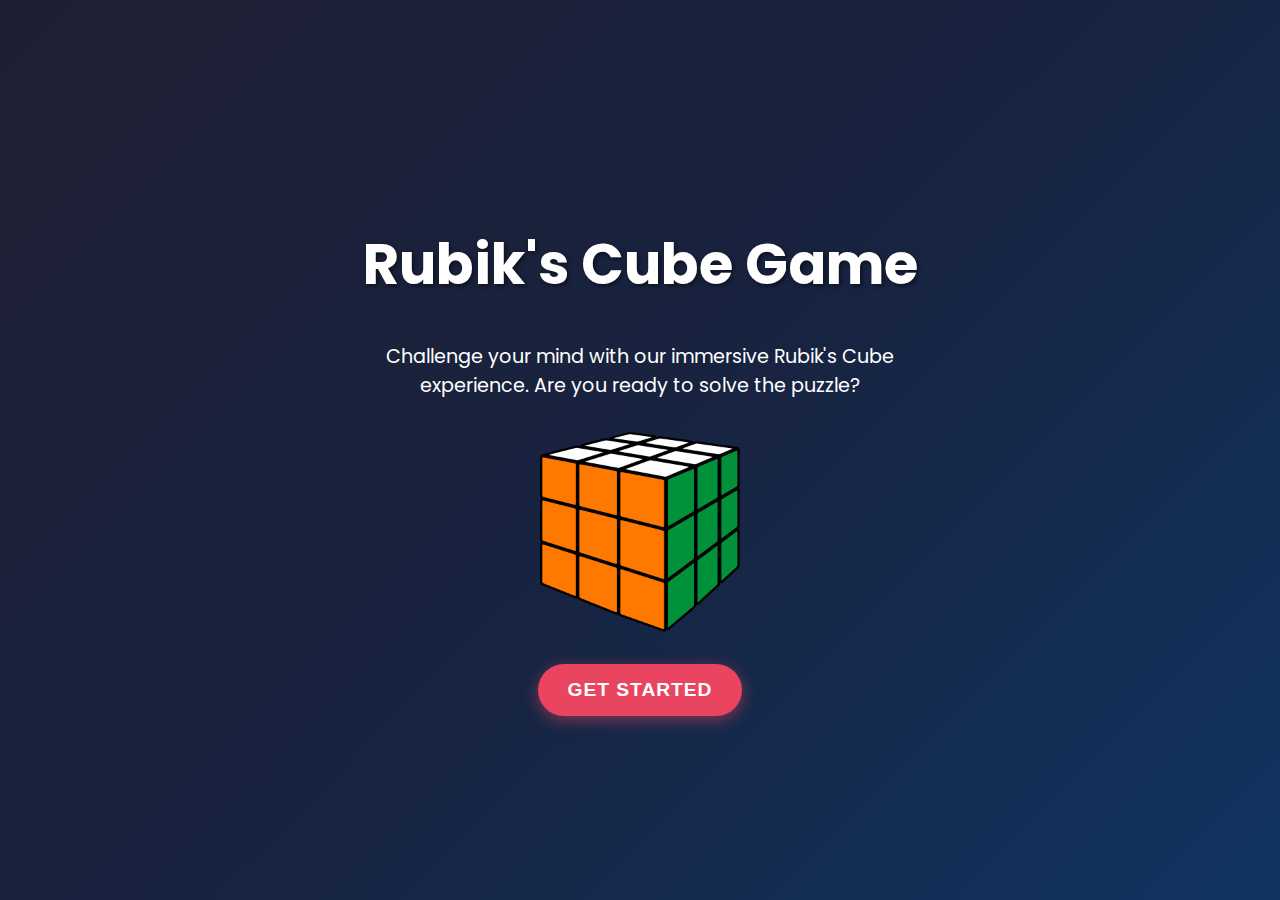
==== commit 7c25c1ad: "update" ====
--- a/index.html
+++ b/index.html
@@ -11,7 +11,7 @@
 </head>
 <body>
     <div class="container">
-        <h1>Cubic 3D Game</h1>
+        <h1>Rubik's Cube Game</h1>
         <p>Challenge your mind with our immersive Rubik's Cube experience. Are you ready to solve the puzzle?</p>
         <img src="./images/cube.png" alt="Rubik's Cube" class="cube-image">
         <button onclick="window.location.href='./game.html'" type="button" class="get-started">Get Started</button>
